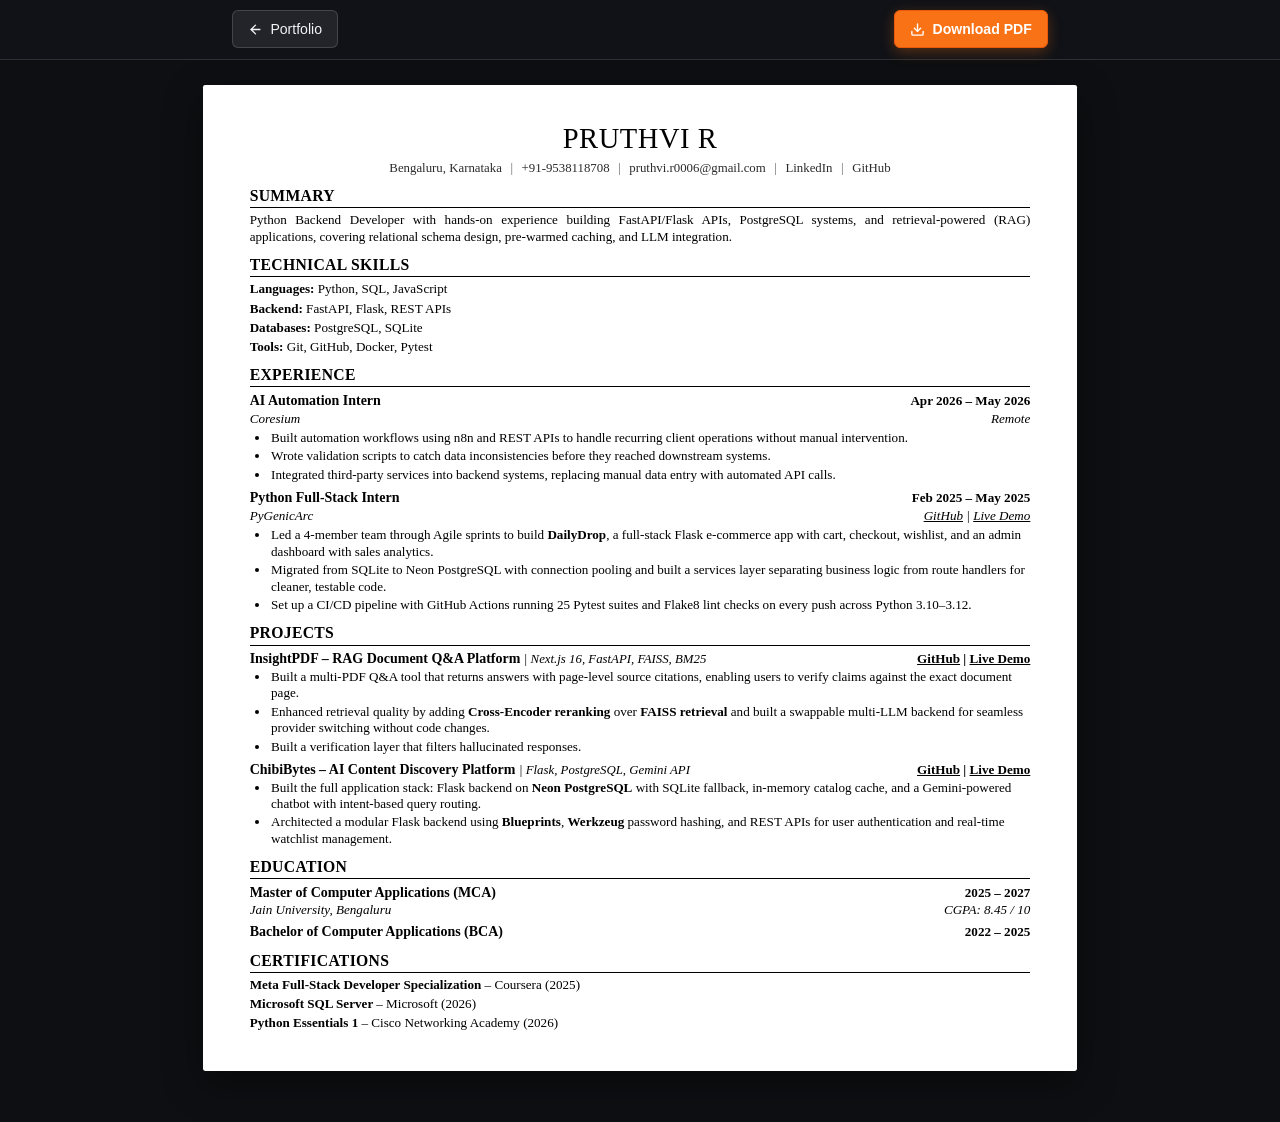
==== resume.html @ 9699b062 "initial commit" ====
<!DOCTYPE html>
<html lang="en">

<head>
    <meta charset="UTF-8">
    <meta name="viewport" content="width=device-width, initial-scale=1.0">
    <title>Pruthvi R — Resume</title>
    <style>
        :root {
            --text-main: #000000;
            --text-muted: #2b2b2b;
            --accent: #f97316;
            --bg-page: #0d0f12;
            --surface-tool: rgba(18, 20, 24, 0.88);
            --border-tool: rgba(255, 255, 255, 0.12);
        }

        * {
            box-sizing: border-box;
            margin: 0;
            padding: 0;
        }

        body {
            font-family: 'Times New Roman', Times, serif;
            color: var(--text-main);
            line-height: 1.25;
            background-color: var(--bg-page);
            min-height: 100vh;
            display: flex;
            flex-direction: column;
            align-items: center;
        }

        /* Top Action Toolbar */
        .resume-toolbar {
            position: sticky;
            top: 0;
            left: 0;
            right: 0;
            width: 100%;
            z-index: 1000;
            background: var(--surface-tool);
            backdrop-filter: blur(12px);
            -webkit-backdrop-filter: blur(12px);
            border-bottom: 1px solid var(--border-tool);
            padding: 0.65rem 1rem;
            display: flex;
            justify-content: center;
        }

        .toolbar-inner {
            width: 100%;
            max-width: 8.5in;
            display: flex;
            align-items: center;
            justify-content: space-between;
            gap: 0.75rem;
        }

        .toolbar-btn {
            display: inline-flex;
            align-items: center;
            gap: 0.45rem;
            font-family: -apple-system, BlinkMacSystemFont, "Segoe UI", Roboto, sans-serif;
            font-size: 0.88rem;
            font-weight: 500;
            padding: 0.5rem 0.95rem;
            border-radius: 6px;
            text-decoration: none;
            cursor: pointer;
            transition: all 0.2s ease;
            min-height: 38px;
        }

        .toolbar-btn.back-btn {
            background: rgba(255, 255, 255, 0.08);
            color: #f3f4f6;
            border: 1px solid rgba(255, 255, 255, 0.15);
        }

        .toolbar-btn.back-btn:hover {
            background: rgba(255, 255, 255, 0.14);
            color: #ffffff;
            transform: translateY(-1px);
        }

        .toolbar-btn.download-btn {
            background: #f97316;
            color: #ffffff;
            border: 1px solid #ea580c;
            font-weight: 600;
            box-shadow: 0 4px 14px rgba(249, 115, 22, 0.3);
        }

        .toolbar-btn.download-btn:hover {
            background: #ea580c;
            transform: translateY(-1px);
            box-shadow: 0 6px 18px rgba(249, 115, 22, 0.4);
        }

        /* Printable Resume Paper Canvas */
        .resume-paper {
            width: 8.5in;
            background-color: #ffffff;
            color: var(--text-main);
            padding: 0.35in 0.45in;
            margin: 1.5rem auto 3rem;
            box-shadow: 0 12px 36px rgba(0, 0, 0, 0.4);
            border-radius: 2px;
            font-size: 10pt;
        }

        @page {
            size: letter;
            margin: 0;
        }

        @media screen and (min-width: 1025px) {
            .resume-paper {
                zoom: 1.07;
            }
        }

        @media print {
            .resume-toolbar {
                display: none !important;
            }

            body {
                background-color: #ffffff !important;
                padding: 0 !important;
                margin: 0 !important;
                min-height: auto !important;
            }

            .resume-paper {
                width: 100% !important;
                padding: 0.35in 0.45in !important;
                margin: 0 !important;
                box-shadow: none !important;
                border-radius: 0 !important;
                zoom: 1 !important;
            }
        }

        /* Resume Content Styling */
        a {
            color: inherit;
            text-decoration: underline;
        }

        a:hover {
            color: #333333;
        }

        .header {
            text-align: center;
            margin-bottom: 6pt;
        }

        .header h1 {
            font-size: 20pt;
            font-weight: normal;
            font-variant: small-caps;
            text-transform: uppercase;
            margin-bottom: 2pt;
            letter-spacing: 0.5px;
        }

        .contact-info {
            font-size: 9pt;
            color: var(--text-muted);
            display: flex;
            justify-content: center;
            gap: 5pt;
            flex-wrap: wrap;
        }

        .contact-info a {
            text-decoration: none;
        }

        .contact-info a:hover {
            text-decoration: underline;
        }

        .separator {
            color: #666666;
            margin: 0 1pt;
        }

        .section-title {
            font-size: 11pt;
            font-weight: bold;
            font-variant: small-caps;
            text-transform: uppercase;
            border-bottom: 1px solid #000000;
            padding-bottom: 1pt;
            margin-top: 7pt;
            margin-bottom: 3pt;
            letter-spacing: 0.3px;
        }

        .skills-line {
            font-size: 9.2pt;
            margin-bottom: 2pt;
        }

        .skills-line strong {
            font-weight: bold;
        }

        .item-header {
            display: flex;
            justify-content: space-between;
            align-items: baseline;
            margin-top: 3pt;
            margin-bottom: 1pt;
            gap: 0.5rem;
        }

        .item-title {
            font-weight: bold;
            font-size: 9.8pt;
        }

        .item-date {
            font-weight: bold;
            font-size: 9.2pt;
            text-align: right;
            white-space: nowrap;
        }

        .item-subtitle {
            display: flex;
            justify-content: space-between;
            align-items: baseline;
            font-size: 9.2pt;
            font-style: italic;
            margin-bottom: 2pt;
            gap: 0.5rem;
        }

        .item-inst {
            font-style: italic;
        }

        .item-loc {
            font-style: italic;
            text-align: right;
            white-space: nowrap;
        }

        ul {
            list-style-type: disc;
            margin-left: 14pt;
            font-size: 9.2pt;
            margin-bottom: 3pt;
        }

        li {
            margin-bottom: 1.5pt;
            padding-left: 1pt;
        }

        .resume-item {
            page-break-inside: avoid;
            break-inside: avoid;
        }

        /* Mobile Responsive Viewport Adaptations */
        @media screen and (max-width: 860px) {
            body {
                background-color: #ffffff;
            }

            .resume-toolbar {
                padding: 0.6rem 0.85rem;
                background: rgba(15, 17, 21, 0.95);
            }

            .toolbar-btn {
                font-size: 0.82rem;
                padding: 0.45rem 0.8rem;
                min-height: 36px;
            }

            .resume-paper {
                width: 100%;
                max-width: 100%;
                padding: 1.25rem 1rem 2.5rem;
                margin: 0;
                box-shadow: none;
                border-radius: 0;
                font-size: 9.8pt;
            }

            .header h1 {
                font-size: 17pt;
            }

            .contact-info {
                font-size: 8.8pt;
                gap: 4pt 8pt;
            }

            .item-header {
                flex-direction: column;
                align-items: flex-start;
                margin-top: 5pt;
            }

            .item-date {
                text-align: left;
                font-size: 8.8pt;
                color: #444444;
            }

            .item-subtitle {
                flex-direction: column;
                align-items: flex-start;
                margin-bottom: 3pt;
            }

            .item-loc {
                text-align: left;
            }

            ul {
                margin-left: 16pt;
                font-size: 9.4pt;
                line-height: 1.35;
            }

            li {
                margin-bottom: 3pt;
            }
        }
    </style>
</head>

<body>

    <!-- STICKY TOP ACTION TOOLBAR -->
    <header class="resume-toolbar" role="banner">
        <div class="toolbar-inner">
            <a href="index.html" class="toolbar-btn back-btn" aria-label="Return to portfolio">
                <svg width="15" height="15" viewBox="0 0 24 24" fill="none" stroke="currentColor" stroke-width="2.2"
                    stroke-linecap="round" stroke-linejoin="round">
                    <line x1="19" y1="12" x2="5" y2="12"></line>
                    <polyline points="12 19 5 12 12 5"></polyline>
                </svg>
                Portfolio
            </a>
            <button type="button" class="toolbar-btn download-btn" onclick="window.print()" aria-label="Download or print resume PDF">
                <svg width="15" height="15" viewBox="0 0 24 24" fill="none" stroke="currentColor" stroke-width="2.2"
                    stroke-linecap="round" stroke-linejoin="round">
                    <path d="M21 15v4a2 2 0 0 1-2 2H5a2 2 0 0 1-2-2v-4"></path>
                    <polyline points="7 10 12 15 17 10"></polyline>
                    <line x1="12" y1="15" x2="12" y2="3"></line>
                </svg>
                Download PDF
            </button>
        </div>
    </header>

    <!-- RESUME PAPER SHEET -->
    <main class="resume-paper" id="resume-document">

        <!-- HEADER -->
        <header class="header">
            <h1>Pruthvi R</h1>
            <div class="contact-info">
                <span>Bengaluru, Karnataka</span>
                <span class="separator">|</span>
                <span>+91-9538118708</span>
                <span class="separator">|</span>
                <a href="mailto:pruthvi.r0006@gmail.com">pruthvi.r0006@gmail.com</a>
                <span class="separator">|</span>
                <a href="https://www.linkedin.com/in/pruthvi-r-48ba9b2b4/" target="_blank" rel="noreferrer">LinkedIn</a>
                <span class="separator">|</span>
                <a href="https://github.com/Spidey173" target="_blank" rel="noreferrer">GitHub</a>
            </div>
        </header>

        <!-- SUMMARY -->
        <section aria-labelledby="summary-title">
            <div class="section-title" id="summary-title">Summary</div>
            <div class="skills-line" style="text-align: justify;">
                Python Backend Developer with hands-on experience building FastAPI/Flask APIs, PostgreSQL systems, and
                retrieval-powered (RAG) applications, covering relational schema design, pre-warmed caching, and LLM
                integration.
            </div>
        </section>

        <!-- TECHNICAL SKILLS -->
        <section aria-labelledby="skills-title">
            <div class="section-title" id="skills-title">Technical Skills</div>
            <div class="skills-line"><strong>Languages:</strong> Python, SQL, JavaScript</div>
            <div class="skills-line"><strong>Backend:</strong> FastAPI, Flask, REST APIs</div>
            <div class="skills-line"><strong>Databases:</strong> PostgreSQL, SQLite</div>
            <div class="skills-line"><strong>Tools:</strong> Git, GitHub, Docker, Pytest</div>
        </section>

        <!-- EXPERIENCE -->
        <section aria-labelledby="exp-title">
            <div class="section-title" id="exp-title">Experience</div>

            <div class="resume-item">
                <div class="item-header">
                    <span class="item-title">AI Automation Intern</span>
                    <span class="item-date">Apr 2026 – May 2026</span>
                </div>
                <div class="item-subtitle">
                    <span class="item-inst">Coresium</span>
                    <span class="item-loc">Remote</span>
                </div>
                <ul>
                    <li>Built automation workflows using n8n and REST APIs to handle recurring client operations without manual
                        intervention.</li>
                    <li>Wrote validation scripts to catch data inconsistencies before they reached downstream systems.</li>
                    <li>Integrated third-party services into backend systems, replacing manual data entry with automated API
                        calls.</li>
                </ul>
            </div>

            <div class="resume-item">
                <div class="item-header" style="margin-top: 4pt;">
                    <span class="item-title">Python Full-Stack Intern</span>
                    <span class="item-date">Feb 2025 – May 2025</span>
                </div>
                <div class="item-subtitle">
                    <span class="item-inst">PyGenicArc</span>
                    <span class="item-loc"><a href="https://github.com/Spidey173/Daily-Drop.git" target="_blank" rel="noreferrer">GitHub</a> | <a
                            href="https://daily-drop-c96q-f5su.onrender.com/" target="_blank" rel="noreferrer">Live Demo</a></span>
                </div>
                <ul>
                    <li>Led a 4-member team through Agile sprints to build <strong>DailyDrop</strong>, a full-stack Flask
                        e-commerce app with cart, checkout, wishlist, and an admin dashboard with sales analytics.</li>
                    <li>Migrated from SQLite to Neon PostgreSQL with connection pooling and built a services layer
                        separating business logic from route handlers for cleaner, testable code.</li>
                    <li>Set up a CI/CD pipeline with GitHub Actions running 25 Pytest suites and Flake8 lint checks
                        on every push across Python 3.10–3.12.</li>
                </ul>
            </div>
        </section>

        <!-- PROJECTS -->
        <section aria-labelledby="projects-title">
            <div class="section-title" id="projects-title">Projects</div>

            <div class="resume-item">
                <div class="item-header">
                    <span class="item-title">InsightPDF – RAG Document Q&amp;A Platform <span
                            style="font-weight: normal; font-size: 9pt; font-style: italic;">| Next.js 16, FastAPI, FAISS,
                            BM25</span></span>
                    <span class="item-date"><a href="https://github.com/Spidey173/InsightPDF.git" target="_blank" rel="noreferrer">GitHub</a> |
                        <a href="https://huggingface.co/spaces/Spidey173/insightpdf" target="_blank" rel="noreferrer">Live Demo</a></span>
                </div>
                <ul>
                    <li>Built a multi-PDF Q&amp;A tool that returns answers with page-level source citations, enabling users to
                        verify claims against the exact document page.</li>
                    <li>Enhanced retrieval quality by adding <strong>Cross-Encoder reranking</strong> over <strong>FAISS
                            retrieval</strong> and built a swappable multi-LLM backend for seamless provider switching without
                        code changes.</li>
                    <li>Built a verification layer that filters hallucinated responses.</li>
                </ul>
            </div>

            <div class="resume-item">
                <div class="item-header" style="margin-top: 4pt;">
                    <span class="item-title">ChibiBytes – AI Content Discovery Platform <span
                            style="font-weight: normal; font-size: 9pt; font-style: italic;">| Flask, PostgreSQL, Gemini
                            API</span></span>
                    <span class="item-date"><a href="https://github.com/Spidey173/ChibiBytes" target="_blank" rel="noreferrer">GitHub</a> | <a
                            href="https://chibibytes-vutq.onrender.com" target="_blank" rel="noreferrer">Live Demo</a></span>
                </div>
                <ul>
                    <li>Built the full application stack: Flask backend on <strong>Neon PostgreSQL</strong> with SQLite
                        fallback, in-memory catalog cache, and a Gemini-powered chatbot with intent-based query routing.</li>
                    <li>Architected a modular Flask backend using <strong>Blueprints</strong>, <strong>Werkzeug</strong>
                        password hashing, and REST APIs for user authentication and real-time watchlist management.</li>
                </ul>
            </div>
        </section>

        <!-- EDUCATION -->
        <section aria-labelledby="edu-title">
            <div class="section-title" id="edu-title">Education</div>

            <div class="resume-item">
                <div class="item-header">
                    <span class="item-title">Master of Computer Applications (MCA)</span>
                    <span class="item-date">2025 – 2027</span>
                </div>
                <div class="item-subtitle">
                    <span class="item-inst">Jain University, Bengaluru</span>
                    <span class="item-loc">CGPA: 8.45 / 10</span>
                </div>
            </div>

            <div class="resume-item">
                <div class="item-header" style="margin-top: 3pt;">
                    <span class="item-title">Bachelor of Computer Applications (BCA)</span>
                    <span class="item-date">2022 – 2025</span>
                </div>
            </div>
        </section>

        <!-- CERTIFICATIONS -->
        <section aria-labelledby="cert-title">
            <div class="section-title" id="cert-title">Certifications</div>
            <div class="skills-line" style="margin-top: 2pt;">
                <strong>Meta Full-Stack Developer Specialization</strong> – Coursera (2025)
            </div>

            <div class="skills-line">
                <strong>Microsoft SQL Server </strong> – Microsoft (2026)
            </div>

            <div class="skills-line">
                <strong>Python Essentials 1</strong> – Cisco Networking Academy (2026)
            </div>
        </section>

    </main>

</body>

</html>
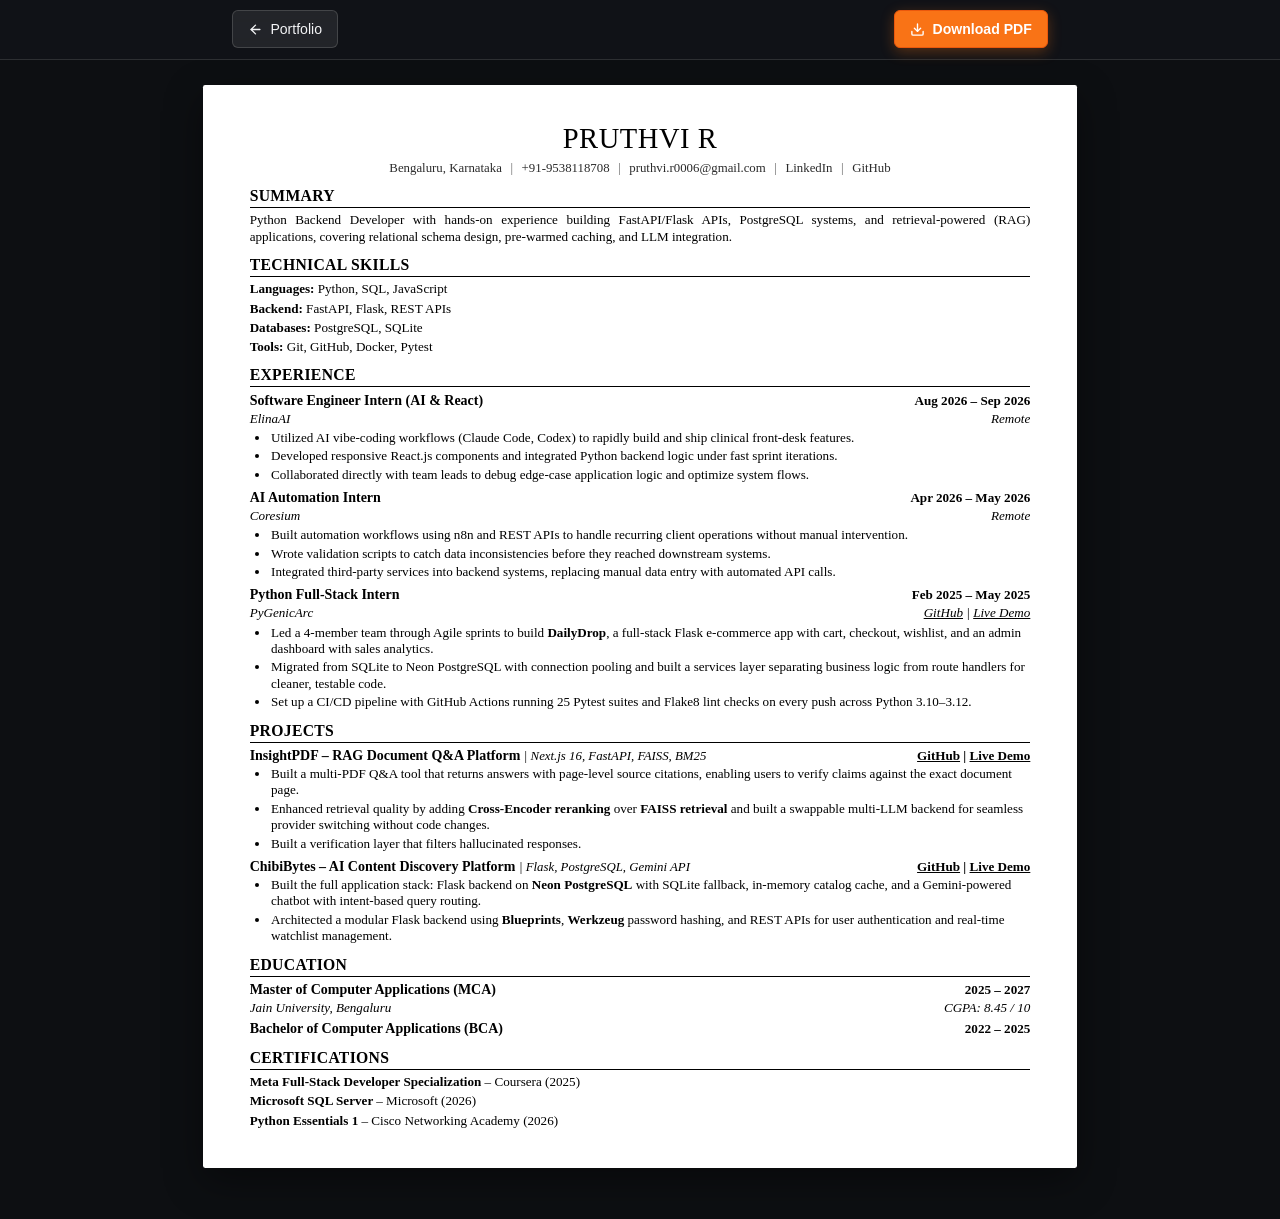
==== commit 142c95c3: "Add ElinaAI internship experience to portfolio & resume" ====
--- a/resume.html
+++ b/resume.html
@@ -409,6 +409,22 @@
 
             <div class="resume-item">
                 <div class="item-header">
+                    <span class="item-title">Software Engineer Intern (AI &amp; React)</span>
+                    <span class="item-date">Aug 2026 – Sep 2026</span>
+                </div>
+                <div class="item-subtitle">
+                    <span class="item-inst">ElinaAI</span>
+                    <span class="item-loc">Remote</span>
+                </div>
+                <ul>
+                    <li>Utilized AI vibe-coding workflows (Claude Code, Codex) to rapidly build and ship clinical front-desk features.</li>
+                    <li>Developed responsive React.js components and integrated Python backend logic under fast sprint iterations.</li>
+                    <li>Collaborated directly with team leads to debug edge-case application logic and optimize system flows.</li>
+                </ul>
+            </div>
+
+            <div class="resume-item">
+                <div class="item-header" style="margin-top: 4pt;">
                     <span class="item-title">AI Automation Intern</span>
                     <span class="item-date">Apr 2026 – May 2026</span>
                 </div>
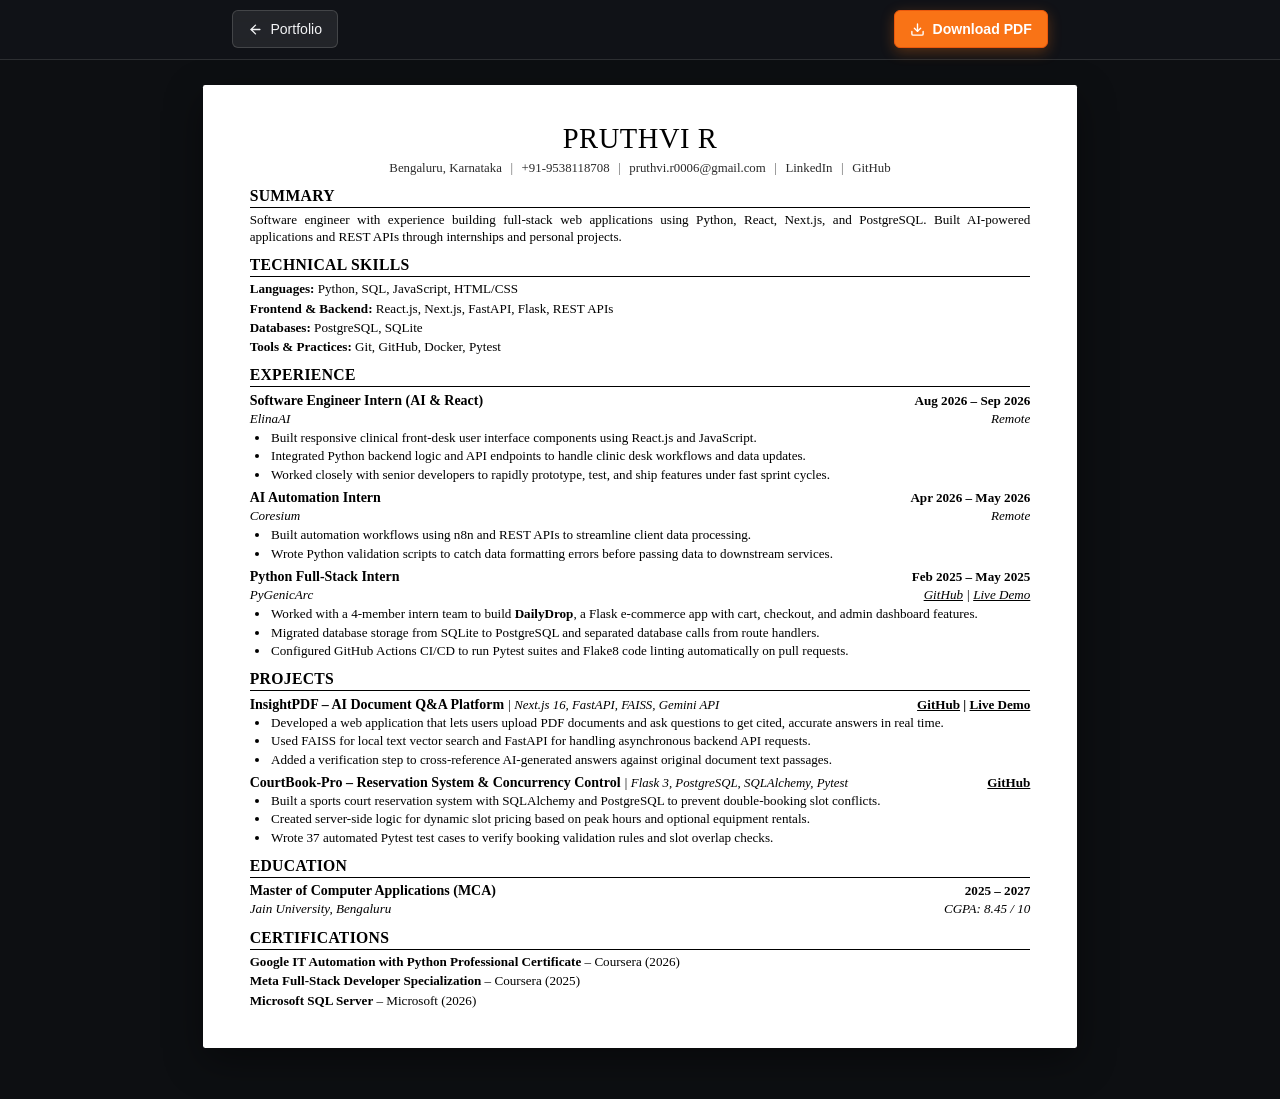
==== commit f0ca1aba: "Update Google certification year to 2026 and push final resume" ====
--- a/resume.html
+++ b/resume.html
@@ -388,19 +388,17 @@
         <section aria-labelledby="summary-title">
             <div class="section-title" id="summary-title">Summary</div>
             <div class="skills-line" style="text-align: justify;">
-                Python Backend Developer with hands-on experience building FastAPI/Flask APIs, PostgreSQL systems, and
-                retrieval-powered (RAG) applications, covering relational schema design, pre-warmed caching, and LLM
-                integration.
+                Software engineer with experience building full-stack web applications using Python, React, Next.js, and PostgreSQL. Built AI-powered applications and REST APIs through internships and personal projects.
             </div>
         </section>
 
         <!-- TECHNICAL SKILLS -->
         <section aria-labelledby="skills-title">
             <div class="section-title" id="skills-title">Technical Skills</div>
-            <div class="skills-line"><strong>Languages:</strong> Python, SQL, JavaScript</div>
-            <div class="skills-line"><strong>Backend:</strong> FastAPI, Flask, REST APIs</div>
+            <div class="skills-line"><strong>Languages:</strong> Python, SQL, JavaScript, HTML/CSS</div>
+            <div class="skills-line"><strong>Frontend &amp; Backend:</strong> React.js, Next.js, FastAPI, Flask, REST APIs</div>
             <div class="skills-line"><strong>Databases:</strong> PostgreSQL, SQLite</div>
-            <div class="skills-line"><strong>Tools:</strong> Git, GitHub, Docker, Pytest</div>
+            <div class="skills-line"><strong>Tools &amp; Practices:</strong> Git, GitHub, Docker, Pytest</div>
         </section>
 
         <!-- EXPERIENCE -->
@@ -417,9 +415,9 @@
                     <span class="item-loc">Remote</span>
                 </div>
                 <ul>
-                    <li>Utilized AI vibe-coding workflows (Claude Code, Codex) to rapidly build and ship clinical front-desk features.</li>
-                    <li>Developed responsive React.js components and integrated Python backend logic under fast sprint iterations.</li>
-                    <li>Collaborated directly with team leads to debug edge-case application logic and optimize system flows.</li>
+                    <li>Built responsive clinical front-desk user interface components using React.js and JavaScript.</li>
+                    <li>Integrated Python backend logic and API endpoints to handle clinic desk workflows and data updates.</li>
+                    <li>Worked closely with senior developers to rapidly prototype, test, and ship features under fast sprint cycles.</li>
                 </ul>
             </div>
 
@@ -433,11 +431,8 @@
                     <span class="item-loc">Remote</span>
                 </div>
                 <ul>
-                    <li>Built automation workflows using n8n and REST APIs to handle recurring client operations without manual
-                        intervention.</li>
-                    <li>Wrote validation scripts to catch data inconsistencies before they reached downstream systems.</li>
-                    <li>Integrated third-party services into backend systems, replacing manual data entry with automated API
-                        calls.</li>
+                    <li>Built automation workflows using n8n and REST APIs to streamline client data processing.</li>
+                    <li>Wrote Python validation scripts to catch data formatting errors before passing data to downstream services.</li>
                 </ul>
             </div>
 
@@ -452,12 +447,9 @@
                             href="https://daily-drop-c96q-f5su.onrender.com/" target="_blank" rel="noreferrer">Live Demo</a></span>
                 </div>
                 <ul>
-                    <li>Led a 4-member team through Agile sprints to build <strong>DailyDrop</strong>, a full-stack Flask
-                        e-commerce app with cart, checkout, wishlist, and an admin dashboard with sales analytics.</li>
-                    <li>Migrated from SQLite to Neon PostgreSQL with connection pooling and built a services layer
-                        separating business logic from route handlers for cleaner, testable code.</li>
-                    <li>Set up a CI/CD pipeline with GitHub Actions running 25 Pytest suites and Flake8 lint checks
-                        on every push across Python 3.10–3.12.</li>
+                    <li>Worked with a 4-member intern team to build <strong>DailyDrop</strong>, a Flask e-commerce app with cart, checkout, and admin dashboard features.</li>
+                    <li>Migrated database storage from SQLite to PostgreSQL and separated database calls from route handlers.</li>
+                    <li>Configured GitHub Actions CI/CD to run Pytest suites and Flake8 code linting automatically on pull requests.</li>
                 </ul>
             </div>
         </section>
@@ -468,35 +460,29 @@
 
             <div class="resume-item">
                 <div class="item-header">
-                    <span class="item-title">InsightPDF – RAG Document Q&amp;A Platform <span
+                    <span class="item-title">InsightPDF – AI Document Q&amp;A Platform <span
                             style="font-weight: normal; font-size: 9pt; font-style: italic;">| Next.js 16, FastAPI, FAISS,
-                            BM25</span></span>
+                            Gemini API</span></span>
                     <span class="item-date"><a href="https://github.com/Spidey173/InsightPDF.git" target="_blank" rel="noreferrer">GitHub</a> |
                         <a href="https://huggingface.co/spaces/Spidey173/insightpdf" target="_blank" rel="noreferrer">Live Demo</a></span>
                 </div>
                 <ul>
-                    <li>Built a multi-PDF Q&amp;A tool that returns answers with page-level source citations, enabling users to
-                        verify claims against the exact document page.</li>
-                    <li>Enhanced retrieval quality by adding <strong>Cross-Encoder reranking</strong> over <strong>FAISS
-                            retrieval</strong> and built a swappable multi-LLM backend for seamless provider switching without
-                        code changes.</li>
-                    <li>Built a verification layer that filters hallucinated responses.</li>
+                    <li>Developed a web application that lets users upload PDF documents and ask questions to get cited, accurate answers in real time.</li>
+                    <li>Used FAISS for local text vector search and FastAPI for handling asynchronous backend API requests.</li>
+                    <li>Added a verification step to cross-reference AI-generated answers against original document text passages.</li>
                 </ul>
             </div>
 
             <div class="resume-item">
                 <div class="item-header" style="margin-top: 4pt;">
-                    <span class="item-title">ChibiBytes – AI Content Discovery Platform <span
-                            style="font-weight: normal; font-size: 9pt; font-style: italic;">| Flask, PostgreSQL, Gemini
-                            API</span></span>
-                    <span class="item-date"><a href="https://github.com/Spidey173/ChibiBytes" target="_blank" rel="noreferrer">GitHub</a> | <a
-                            href="https://chibibytes-vutq.onrender.com" target="_blank" rel="noreferrer">Live Demo</a></span>
+                    <span class="item-title">CourtBook-Pro – Reservation System &amp; Concurrency Control <span
+                            style="font-weight: normal; font-size: 9pt; font-style: italic;">| Flask 3, PostgreSQL, SQLAlchemy, Pytest</span></span>
+                    <span class="item-date"><a href="https://github.com/Spidey173/courtbook-pro.git" target="_blank" rel="noreferrer">GitHub</a></span>
                 </div>
                 <ul>
-                    <li>Built the full application stack: Flask backend on <strong>Neon PostgreSQL</strong> with SQLite
-                        fallback, in-memory catalog cache, and a Gemini-powered chatbot with intent-based query routing.</li>
-                    <li>Architected a modular Flask backend using <strong>Blueprints</strong>, <strong>Werkzeug</strong>
-                        password hashing, and REST APIs for user authentication and real-time watchlist management.</li>
+                    <li>Built a sports court reservation system with SQLAlchemy and PostgreSQL to prevent double-booking slot conflicts.</li>
+                    <li>Created server-side logic for dynamic slot pricing based on peak hours and optional equipment rentals.</li>
+                    <li>Wrote 37 automated Pytest test cases to verify booking validation rules and slot overlap checks.</li>
                 </ul>
             </div>
         </section>
@@ -515,28 +501,21 @@
                     <span class="item-loc">CGPA: 8.45 / 10</span>
                 </div>
             </div>
-
-            <div class="resume-item">
-                <div class="item-header" style="margin-top: 3pt;">
-                    <span class="item-title">Bachelor of Computer Applications (BCA)</span>
-                    <span class="item-date">2022 – 2025</span>
-                </div>
-            </div>
         </section>
 
         <!-- CERTIFICATIONS -->
         <section aria-labelledby="cert-title">
             <div class="section-title" id="cert-title">Certifications</div>
             <div class="skills-line" style="margin-top: 2pt;">
+                <strong>Google IT Automation with Python Professional Certificate</strong> – Coursera (2026)
+            </div>
+
+            <div class="skills-line">
                 <strong>Meta Full-Stack Developer Specialization</strong> – Coursera (2025)
             </div>
 
             <div class="skills-line">
-                <strong>Microsoft SQL Server </strong> – Microsoft (2026)
-            </div>
-
-            <div class="skills-line">
-                <strong>Python Essentials 1</strong> – Cisco Networking Academy (2026)
+                <strong>Microsoft SQL Server</strong> – Microsoft (2026)
             </div>
         </section>
 
